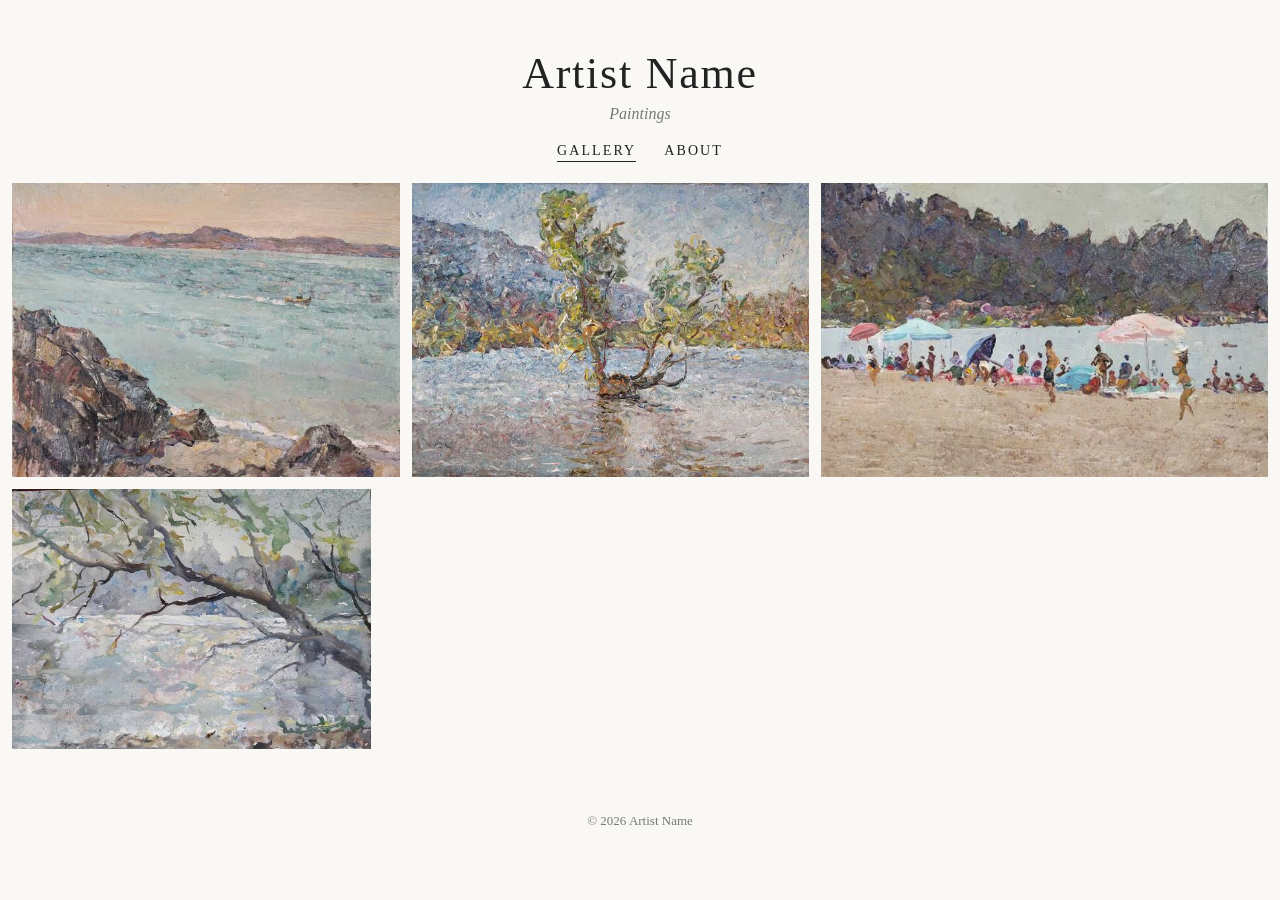
==== index.html @ a6bd1aeb "Initial gallery site and admin app" ====
<!doctype html>
<html lang="en">
<head>
  <meta charset="utf-8">
  <meta name="viewport" content="width=device-width, initial-scale=1, viewport-fit=cover">
  <title>Paintings</title>
  <meta name="description" content="Paintings gallery">
  <link rel="icon" href="favicon.png">
  <link rel="stylesheet" href="assets/style.css">
</head>
<body>
  <header class="site-header">
    <h1 id="artist-name">&nbsp;</h1>
    <p id="tagline" class="tagline"></p>
    <nav>
      <a href="#" data-nav="gallery">Gallery</a>
      <a href="#about" data-nav="about">About</a>
    </nav>
  </header>

  <main>
    <section id="gallery" class="gallery" aria-label="Paintings"></section>
    <section id="about" class="about" hidden>
      <p id="about-text"></p>
      <p id="contact"></p>
    </section>
  </main>

  <div id="viewer" class="viewer" hidden role="dialog" aria-modal="true" aria-labelledby="v-title">
    <button class="v-close" aria-label="Close">&times;</button>
    <button class="v-nav v-prev" aria-label="Previous">&#8249;</button>
    <button class="v-nav v-next" aria-label="Next">&#8250;</button>
    <figure class="v-figure">
      <div class="v-img-wrap"><img id="v-img" alt=""></div>
      <figcaption class="v-info">
        <h2 id="v-title"></h2>
        <p id="v-meta" class="v-meta"></p>
        <p id="v-desc" class="v-desc"></p>
      </figcaption>
    </figure>
  </div>

  <footer class="site-footer"><span id="copy"></span></footer>
  <script src="assets/app.js"></script>
</body>
</html>
---- assets/style.css ----
:root {
  --bg: #faf8f5;
  --fg: #222;
  --muted: #777;
  --accent: #8a5a3b;
  --row-h: 260px;
  --gap: 12px;
  font-family: "Iowan Old Style", "Palatino Linotype", Palatino, Georgia, serif;
}
* { box-sizing: border-box; }
html, body { margin: 0; background: var(--bg); color: var(--fg); }
a { color: var(--accent); }

.site-header { text-align: center; padding: 48px 16px 24px; }
.site-header h1 { margin: 0; font-weight: 400; font-size: clamp(28px, 5vw, 44px); letter-spacing: .04em; }
.tagline { margin: 6px 0 18px; color: var(--muted); font-style: italic; }
.site-header nav a {
  margin: 0 12px; text-decoration: none; color: var(--fg);
  font-size: 14px; letter-spacing: .15em; text-transform: uppercase;
  padding-bottom: 3px; border-bottom: 1px solid transparent;
}
.site-header nav a.active { border-color: var(--fg); }

main { max-width: 1400px; margin: 0 auto; padding: 0 var(--gap) 40px; }

/* Justified rows: each tile grows proportional to its aspect ratio, nothing is cropped. */
.gallery { display: flex; flex-wrap: wrap; gap: var(--gap); }
.gallery::after { content: ""; flex-grow: 1e4; }
.tile {
  position: relative; display: block; cursor: zoom-in; overflow: hidden;
  background: #eee; border: 0; padding: 0;
  flex-grow: var(--ar); flex-basis: calc(var(--ar) * var(--row-h));
}
.tile::before { content: ""; display: block; padding-top: calc(100% / var(--ar)); }
.tile img {
  position: absolute; inset: 0; width: 100%; height: 100%; object-fit: cover;
  transition: transform .4s ease, opacity .4s; opacity: 0;
}
.tile img.loaded { opacity: 1; }
.tile:hover img { transform: scale(1.03); }
.tile .cap {
  position: absolute; left: 0; right: 0; bottom: 0; padding: 24px 12px 10px;
  color: #fff; font-size: 15px; text-align: left;
  background: linear-gradient(transparent, rgba(0,0,0,.55));
  opacity: 0; transition: opacity .3s;
}
.tile:hover .cap, .tile:focus-visible .cap { opacity: 1; }
.tile .badge {
  position: absolute; top: 8px; right: 8px; background: rgba(255,255,255,.9);
  color: var(--fg); font-size: 11px; padding: 3px 7px; letter-spacing: .08em; text-transform: uppercase;
}
@media (max-width: 600px) {
  :root { --row-h: 160px; --gap: 6px; }
  .tile .cap { opacity: 1; font-size: 13px; padding: 16px 8px 6px; }
}

.about { max-width: 680px; margin: 0 auto; font-size: 18px; line-height: 1.7; white-space: pre-line; }

.site-footer { text-align: center; color: var(--muted); font-size: 13px; padding: 24px; }

/* Viewer */
.viewer {
  position: fixed; inset: 0; z-index: 10; background: rgba(20,18,16,.96); color: #eee;
  display: flex; align-items: center; justify-content: center;
}
.viewer[hidden] { display: none; }
.v-figure {
  margin: 0; width: 100%; height: 100%; display: flex; gap: 32px;
  align-items: center; justify-content: center; padding: 56px 72px;
}
.v-img-wrap { flex: 1 1 auto; min-width: 0; height: 100%; display: flex; align-items: center; justify-content: center; }
.v-img-wrap img { max-width: 100%; max-height: 100%; object-fit: contain; box-shadow: 0 10px 40px rgba(0,0,0,.5); }
.v-info { flex: 0 0 300px; }
.v-info h2 { font-weight: 400; margin: 0 0 8px; font-size: 26px; }
.v-meta { color: #aaa; margin: 0 0 16px; line-height: 1.6; }
.v-desc { line-height: 1.6; white-space: pre-line; }
.v-close, .v-nav {
  position: absolute; background: none; border: 0; color: #ddd; cursor: pointer;
  font-size: 44px; line-height: 1; padding: 8px 14px; z-index: 2;
}
.v-close { top: 6px; right: 10px; }
.v-prev { left: 4px; top: 50%; transform: translateY(-50%); }
.v-next { right: 4px; top: 50%; transform: translateY(-50%); }
.v-close:hover, .v-nav:hover { color: #fff; }

@media (max-width: 900px) {
  .v-figure { flex-direction: column; padding: 52px 12px 16px; gap: 12px; overflow-y: auto; justify-content: flex-start; }
  .v-img-wrap { flex: 0 0 auto; height: auto; max-height: 70vh; width: 100%; }
  .v-img-wrap img { max-height: 70vh; }
  .v-info { flex: none; width: 100%; max-width: 600px; padding: 0 8px; }
  .v-nav { top: auto; bottom: 8px; transform: none; font-size: 36px; }
  .v-nav { display: none; }
}
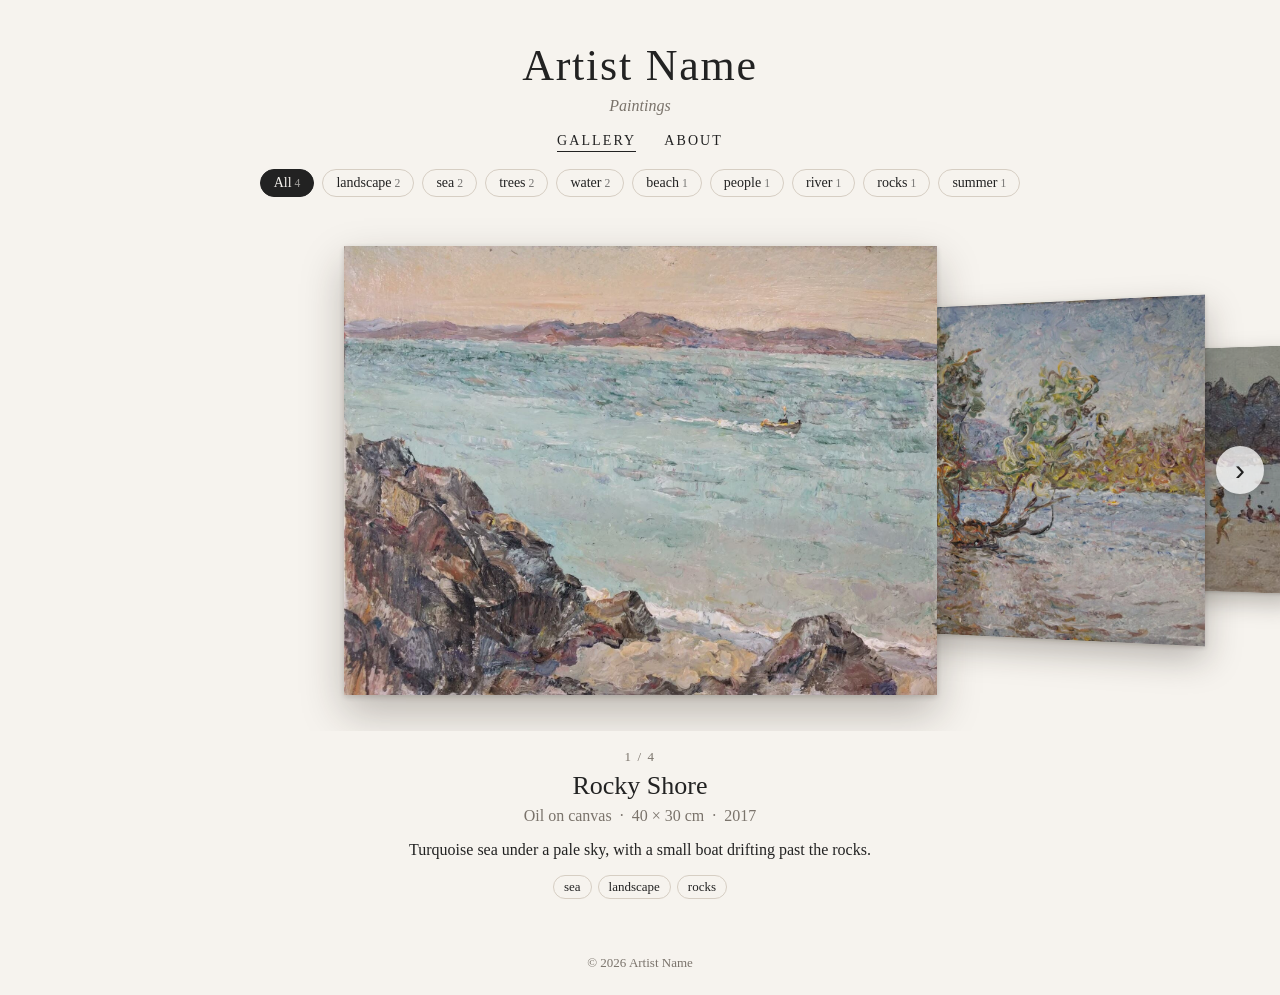
==== commit 54eed7de: "Carousel gallery layout and keyword filter" ====
--- a/index.html
+++ b/index.html
@@ -19,25 +19,36 @@
   </header>
 
   <main>
-    <section id="gallery" class="gallery" aria-label="Paintings"></section>
+    <section id="gallery" aria-label="Paintings">
+      <div id="filters" class="filters" role="group" aria-label="Filter by keyword"></div>
+
+      <div id="stage" class="stage" tabindex="0" aria-roledescription="carousel" aria-label="Paintings carousel">
+        <div id="track" class="track"></div>
+        <button class="c-nav c-prev" aria-label="Previous painting">&#8249;</button>
+        <button class="c-nav c-next" aria-label="Next painting">&#8250;</button>
+      </div>
+
+      <div id="info" class="info" aria-live="polite">
+        <p id="counter" class="counter"></p>
+        <h2 id="i-title"></h2>
+        <p id="i-meta" class="meta"></p>
+        <p id="i-desc" class="desc"></p>
+        <p id="i-tags" class="tags"></p>
+      </div>
+      <p id="empty" class="empty" hidden>No paintings match these keywords. <button class="linkbtn" data-clear>Show all</button></p>
+    </section>
+
     <section id="about" class="about" hidden>
       <p id="about-text"></p>
       <p id="contact"></p>
     </section>
   </main>
 
-  <div id="viewer" class="viewer" hidden role="dialog" aria-modal="true" aria-labelledby="v-title">
+  <div id="viewer" class="viewer" hidden role="dialog" aria-modal="true" aria-label="Full size painting">
     <button class="v-close" aria-label="Close">&times;</button>
     <button class="v-nav v-prev" aria-label="Previous">&#8249;</button>
     <button class="v-nav v-next" aria-label="Next">&#8250;</button>
-    <figure class="v-figure">
-      <div class="v-img-wrap"><img id="v-img" alt=""></div>
-      <figcaption class="v-info">
-        <h2 id="v-title"></h2>
-        <p id="v-meta" class="v-meta"></p>
-        <p id="v-desc" class="v-desc"></p>
-      </figcaption>
-    </figure>
+    <img id="v-img" alt="">
   </div>
 
   <footer class="site-footer"><span id="copy"></span></footer>
--- a/assets/style.css
+++ b/assets/style.css
@@ -1,19 +1,19 @@
 :root {
-  --bg: #faf8f5;
+  --bg: #f6f3ee;
   --fg: #222;
-  --muted: #777;
+  --muted: #7a736b;
   --accent: #8a5a3b;
-  --row-h: 260px;
-  --gap: 12px;
+  --stage-h: min(58vh, 620px);
   font-family: "Iowan Old Style", "Palatino Linotype", Palatino, Georgia, serif;
 }
 * { box-sizing: border-box; }
 html, body { margin: 0; background: var(--bg); color: var(--fg); }
 a { color: var(--accent); }
+[hidden] { display: none !important; }
 
-.site-header { text-align: center; padding: 48px 16px 24px; }
+.site-header { text-align: center; padding: 40px 16px 12px; }
 .site-header h1 { margin: 0; font-weight: 400; font-size: clamp(28px, 5vw, 44px); letter-spacing: .04em; }
-.tagline { margin: 6px 0 18px; color: var(--muted); font-style: italic; }
+.tagline { margin: 6px 0 16px; color: var(--muted); font-style: italic; }
 .site-header nav a {
   margin: 0 12px; text-decoration: none; color: var(--fg);
   font-size: 14px; letter-spacing: .15em; text-transform: uppercase;
@@ -21,73 +21,91 @@
 }
 .site-header nav a.active { border-color: var(--fg); }
 
-main { max-width: 1400px; margin: 0 auto; padding: 0 var(--gap) 40px; }
+main { margin: 0 auto; padding-bottom: 32px; }
 
-/* Justified rows: each tile grows proportional to its aspect ratio, nothing is cropped. */
-.gallery { display: flex; flex-wrap: wrap; gap: var(--gap); }
-.gallery::after { content: ""; flex-grow: 1e4; }
-.tile {
-  position: relative; display: block; cursor: zoom-in; overflow: hidden;
-  background: #eee; border: 0; padding: 0;
-  flex-grow: var(--ar); flex-basis: calc(var(--ar) * var(--row-h));
+/* ---------- Keyword filter ---------- */
+.filters {
+  display: flex; flex-wrap: wrap; justify-content: center; gap: 8px;
+  max-width: 1000px; margin: 8px auto 4px; padding: 0 16px;
 }
-.tile::before { content: ""; display: block; padding-top: calc(100% / var(--ar)); }
-.tile img {
-  position: absolute; inset: 0; width: 100%; height: 100%; object-fit: cover;
-  transition: transform .4s ease, opacity .4s; opacity: 0;
+.filters:empty { display: none; }
+.chip {
+  font: inherit; font-size: 14px; cursor: pointer; color: var(--fg);
+  background: transparent; border: 1px solid #d6cec3; border-radius: 999px; padding: 5px 13px;
+  transition: background .2s, color .2s, border-color .2s;
 }
-.tile img.loaded { opacity: 1; }
-.tile:hover img { transform: scale(1.03); }
-.tile .cap {
-  position: absolute; left: 0; right: 0; bottom: 0; padding: 24px 12px 10px;
-  color: #fff; font-size: 15px; text-align: left;
-  background: linear-gradient(transparent, rgba(0,0,0,.55));
-  opacity: 0; transition: opacity .3s;
+.chip:hover { border-color: var(--fg); }
+.chip[aria-pressed="true"] { background: var(--fg); border-color: var(--fg); color: var(--bg); }
+.chip:disabled { opacity: .35; cursor: default; border-color: #d6cec3; }
+.chip small { color: inherit; opacity: .6; margin-left: 3px; }
+
+/* ---------- Carousel ---------- */
+.stage {
+  position: relative; height: var(--stage-h); margin: 12px 0 0; overflow: hidden;
+  perspective: 1400px; touch-action: pan-y; user-select: none; -webkit-user-select: none; outline: none;
 }
-.tile:hover .cap, .tile:focus-visible .cap { opacity: 1; }
-.tile .badge {
-  position: absolute; top: 8px; right: 8px; background: rgba(255,255,255,.9);
-  color: var(--fg); font-size: 11px; padding: 3px 7px; letter-spacing: .08em; text-transform: uppercase;
+.track { position: absolute; inset: 0; transform-style: preserve-3d; }
+.slide {
+  position: absolute; left: 50%; top: 50%; margin: 0; padding: 0; border: 0; background: #e8e2d9;
+  cursor: pointer; will-change: transform;
+  transition: transform .55s cubic-bezier(.2,.7,.2,1), filter .55s, opacity .55s;
+  box-shadow: 0 18px 40px rgba(40,30,20,.28), 0 2px 6px rgba(40,30,20,.18);
 }
-@media (max-width: 600px) {
-  :root { --row-h: 160px; --gap: 6px; }
-  .tile .cap { opacity: 1; font-size: 13px; padding: 16px 8px 6px; }
+.slide.center { cursor: zoom-in; }
+.dragging .slide { transition: none; }
+.slide img { display: block; width: 100%; height: 100%; object-fit: cover; pointer-events: none; -webkit-user-drag: none; }
+.c-nav {
+  position: absolute; top: 50%; transform: translateY(-50%); z-index: 500;
+  width: 48px; height: 48px; border-radius: 50%; border: 0; cursor: pointer;
+  background: rgba(255,255,255,.75); color: var(--fg); font-size: 30px; line-height: 44px;
+  box-shadow: 0 2px 10px rgba(0,0,0,.15); transition: opacity .2s, background .2s;
+}
+.c-nav:hover { background: #fff; }
+.c-nav:disabled { opacity: 0; pointer-events: none; }
+.c-prev { left: 16px; }
+.c-next { right: 16px; }
+
+/* ---------- Info under the carousel ---------- */
+.info { max-width: 640px; margin: 18px auto 0; padding: 0 20px; text-align: center; transition: opacity .25s; }
+.info.fade { opacity: 0; }
+.counter { margin: 0; color: var(--muted); font-size: 13px; letter-spacing: .12em; }
+.info h2 { font-weight: 400; font-size: 26px; margin: 6px 0 6px; }
+.meta { margin: 0; color: var(--muted); }
+.desc { line-height: 1.6; white-space: pre-line; margin: 12px 0; }
+.tags { display: flex; flex-wrap: wrap; justify-content: center; gap: 6px; margin: 0; }
+.tags .chip { font-size: 13px; padding: 3px 10px; }
+.empty { text-align: center; color: var(--muted); margin: 80px 16px; }
+.linkbtn { font: inherit; background: none; border: 0; color: var(--accent); text-decoration: underline; cursor: pointer; }
+
+@media (max-width: 700px) {
+  :root { --stage-h: min(58vh, 90vw); }
+  .filters { flex-wrap: nowrap; justify-content: flex-start; overflow-x: auto; scrollbar-width: none; padding-bottom: 4px; }
+  .filters::-webkit-scrollbar { display: none; }
+  .filters .chip { flex: none; }
+  .c-nav { display: none; }
+  .site-header { padding-top: 28px; }
+  .info h2 { font-size: 22px; }
 }
 
-.about { max-width: 680px; margin: 0 auto; font-size: 18px; line-height: 1.7; white-space: pre-line; }
-
+.about { max-width: 680px; margin: 24px auto; padding: 0 20px; font-size: 18px; line-height: 1.7; white-space: pre-line; }
 .site-footer { text-align: center; color: var(--muted); font-size: 13px; padding: 24px; }
 
-/* Viewer */
+/* ---------- Full-screen viewer ---------- */
 .viewer {
-  position: fixed; inset: 0; z-index: 10; background: rgba(20,18,16,.96); color: #eee;
-  display: flex; align-items: center; justify-content: center;
+  position: fixed; inset: 0; z-index: 1000; background: rgba(20,18,16,.97);
+  display: flex; align-items: center; justify-content: center; padding: 48px 12px;
 }
-.viewer[hidden] { display: none; }
-.v-figure {
-  margin: 0; width: 100%; height: 100%; display: flex; gap: 32px;
-  align-items: center; justify-content: center; padding: 56px 72px;
-}
-.v-img-wrap { flex: 1 1 auto; min-width: 0; height: 100%; display: flex; align-items: center; justify-content: center; }
-.v-img-wrap img { max-width: 100%; max-height: 100%; object-fit: contain; box-shadow: 0 10px 40px rgba(0,0,0,.5); }
-.v-info { flex: 0 0 300px; }
-.v-info h2 { font-weight: 400; margin: 0 0 8px; font-size: 26px; }
-.v-meta { color: #aaa; margin: 0 0 16px; line-height: 1.6; }
-.v-desc { line-height: 1.6; white-space: pre-line; }
+.viewer img { max-width: 100%; max-height: 100%; object-fit: contain; box-shadow: 0 10px 40px rgba(0,0,0,.5); }
 .v-close, .v-nav {
   position: absolute; background: none; border: 0; color: #ddd; cursor: pointer;
-  font-size: 44px; line-height: 1; padding: 8px 14px; z-index: 2;
+  font-size: 44px; line-height: 1; padding: 8px 14px;
 }
-.v-close { top: 6px; right: 10px; }
+.v-close { top: 4px; right: 8px; }
 .v-prev { left: 4px; top: 50%; transform: translateY(-50%); }
 .v-next { right: 4px; top: 50%; transform: translateY(-50%); }
 .v-close:hover, .v-nav:hover { color: #fff; }
+@media (max-width: 700px) { .v-nav { display: none; } }
 
-@media (max-width: 900px) {
-  .v-figure { flex-direction: column; padding: 52px 12px 16px; gap: 12px; overflow-y: auto; justify-content: flex-start; }
-  .v-img-wrap { flex: 0 0 auto; height: auto; max-height: 70vh; width: 100%; }
-  .v-img-wrap img { max-height: 70vh; }
-  .v-info { flex: none; width: 100%; max-width: 600px; padding: 0 8px; }
-  .v-nav { top: auto; bottom: 8px; transform: none; font-size: 36px; }
-  .v-nav { display: none; }
+@media (prefers-reduced-motion: reduce) {
+  .slide, .info { transition: none; }
 }
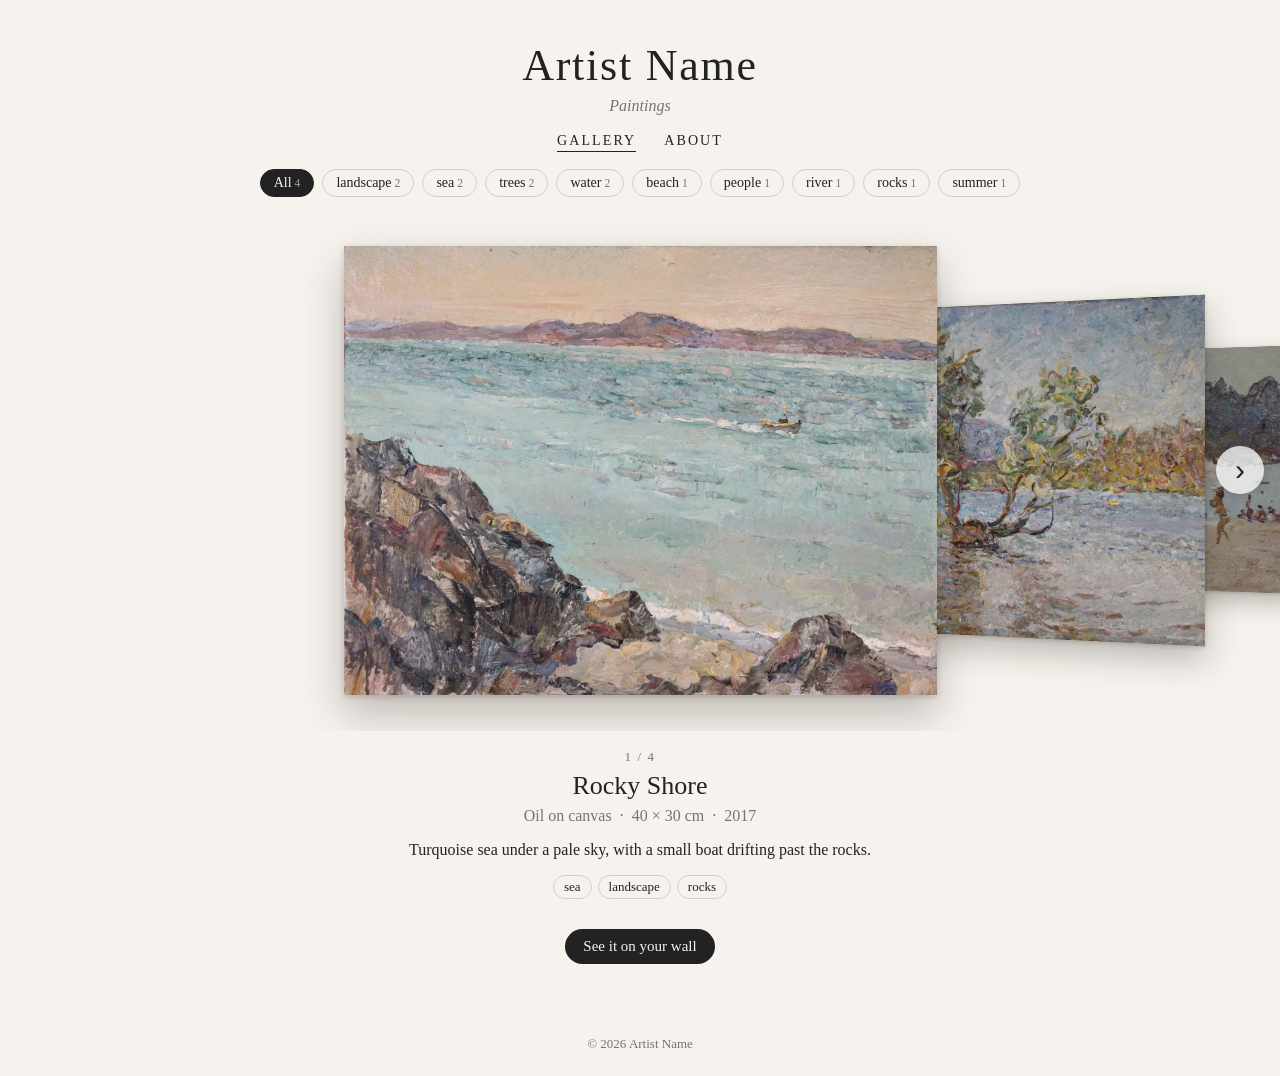
==== commit 39436fc6: "Add 'See it on your wall' room preview (photo stays in the browser)" ====
--- a/index.html
+++ b/index.html
@@ -5,6 +5,8 @@
   <meta name="viewport" content="width=device-width, initial-scale=1, viewport-fit=cover">
   <title>Paintings</title>
   <meta name="description" content="Paintings gallery">
+  <!-- The page may only talk to its own site: visitors' wall photos can never be sent anywhere. -->
+  <meta http-equiv="Content-Security-Policy" content="default-src 'self'; script-src 'self'; style-src 'self'; img-src 'self' blob: data:; connect-src 'self'; object-src 'none'; base-uri 'self'; form-action 'none'">
   <link rel="icon" href="favicon.png">
   <link rel="stylesheet" href="assets/style.css">
 </head>
@@ -34,6 +36,7 @@
         <p id="i-meta" class="meta"></p>
         <p id="i-desc" class="desc"></p>
         <p id="i-tags" class="tags"></p>
+        <p><button id="i-wall" class="wallbtn">See it on your wall</button></p>
       </div>
       <p id="empty" class="empty" hidden>No paintings match these keywords. <button class="linkbtn" data-clear>Show all</button></p>
     </section>
@@ -51,7 +54,48 @@
     <img id="v-img" alt="">
   </div>
 
+  <div id="room" class="room" hidden role="dialog" aria-modal="true" aria-label="See the painting on your wall">
+    <div class="r-bar">
+      <strong id="r-title"></strong>
+      <span class="r-spacer"></span>
+      <button class="r-close" aria-label="Close">&times;</button>
+    </div>
+    <div class="r-canvas-wrap">
+      <canvas id="r-canvas"></canvas>
+      <p id="r-hint" class="r-hint"></p>
+      <form id="r-cal" class="r-cal" hidden>
+        <label>Length of the line you drew
+          <span><input id="r-cal-len" type="number" inputmode="decimal" min="1" step="any" required> cm</span>
+        </label>
+        <button type="submit">Apply</button>
+        <button type="button" data-cal-cancel>Cancel</button>
+      </form>
+    </div>
+    <div class="r-tools">
+      <label class="r-btn">Use my photo<input id="r-file" type="file" accept="image/*" hidden></label>
+      <button class="r-btn" id="r-sample">Sample room</button>
+      <span class="r-group">
+        <button class="r-btn" id="r-prev" aria-label="Previous painting">&#8249;</button>
+        <button class="r-btn" id="r-next" aria-label="Next painting">&#8250;</button>
+      </span>
+      <label class="r-field">Size <input id="r-size" type="range" min="2" max="95" step="0.5"></label>
+      <label class="r-field">Frame
+        <select id="r-frame">
+          <option value="none">None</option>
+          <option value="black">Thin black</option>
+          <option value="wood">Wood</option>
+          <option value="mat">White mat</option>
+        </select>
+      </label>
+      <button class="r-btn" id="r-cal-btn">Set real scale</button>
+      <button class="r-btn" id="r-real" hidden>Real size</button>
+      <button class="r-btn" id="r-save">Save picture</button>
+    </div>
+    <p class="r-privacy">Your photo stays in this browser. It is never uploaded or stored on the website.</p>
+  </div>
+
   <footer class="site-footer"><span id="copy"></span></footer>
   <script src="assets/app.js"></script>
+  <script src="assets/room.js"></script>
 </body>
 </html>
--- a/assets/style.css
+++ b/assets/style.css
@@ -109,3 +109,51 @@
 @media (prefers-reduced-motion: reduce) {
   .slide, .info { transition: none; }
 }
+
+/* ---------- See it on your wall ---------- */
+.wallbtn {
+  font: inherit; font-size: 15px; cursor: pointer; margin-top: 14px; padding: 9px 18px;
+  background: var(--fg); color: var(--bg); border: 0; border-radius: 999px;
+}
+.wallbtn:hover { background: var(--accent); }
+.room {
+  position: fixed; inset: 0; z-index: 1100; background: #1c1a18; color: #eee;
+  display: flex; flex-direction: column; font-family: system-ui, -apple-system, "Segoe UI", Roboto, sans-serif;
+}
+.r-bar { display: flex; align-items: center; padding: calc(6px + env(safe-area-inset-top)) 8px 6px 16px; }
+.r-bar strong { font-weight: 500; white-space: nowrap; overflow: hidden; text-overflow: ellipsis; }
+.r-spacer { flex: 1; }
+.r-close { background: none; border: 0; color: #ddd; font-size: 36px; line-height: 1; cursor: pointer; padding: 0 8px; }
+.r-canvas-wrap { position: relative; flex: 1; min-height: 0; }
+.r-canvas-wrap canvas { position: absolute; inset: 0; touch-action: none; cursor: grab; }
+.r-canvas-wrap canvas:active { cursor: grabbing; }
+.r-hint {
+  position: absolute; left: 50%; top: 10px; transform: translateX(-50%); margin: 0; pointer-events: none;
+  background: rgba(0,0,0,.6); padding: 6px 12px; border-radius: 6px; font-size: 13px; max-width: 92%; text-align: center;
+}
+.r-hint:empty { display: none; }
+.r-cal {
+  position: absolute; left: 50%; bottom: 14px; transform: translateX(-50%);
+  background: #fff; color: #222; border-radius: 10px; padding: 12px; display: flex; gap: 8px; align-items: flex-end;
+  box-shadow: 0 6px 24px rgba(0,0,0,.4);
+}
+.r-cal label { display: flex; flex-direction: column; font-size: 12px; gap: 4px; }
+.r-cal input { width: 90px; font-size: 16px; padding: 6px; }
+.r-cal button { font: inherit; padding: 7px 12px; border-radius: 6px; border: 1px solid #ccc; background: #fff; cursor: pointer; }
+.r-cal button[type="submit"] { background: #222; color: #fff; border-color: #222; }
+.r-tools {
+  display: flex; flex-wrap: wrap; gap: 8px; align-items: center; justify-content: center; padding: 10px 10px 4px;
+}
+.r-btn, .r-tools select {
+  font: inherit; font-size: 14px; color: #eee; background: #34302c; border: 1px solid #4a4540;
+  border-radius: 8px; padding: 8px 12px; cursor: pointer;
+}
+.r-btn:hover { background: #45403a; }
+.r-group { display: inline-flex; gap: 4px; }
+.r-field { display: inline-flex; align-items: center; gap: 6px; font-size: 14px; }
+.r-field input[type="range"] { width: 130px; }
+.r-privacy { margin: 0; padding: 4px 12px calc(10px + env(safe-area-inset-bottom)); text-align: center; font-size: 12px; color: #9a948c; }
+@media (max-width: 700px) {
+  .r-tools { flex-wrap: nowrap; overflow-x: auto; justify-content: flex-start; scrollbar-width: none; }
+  .r-tools > * { flex: none; }
+}
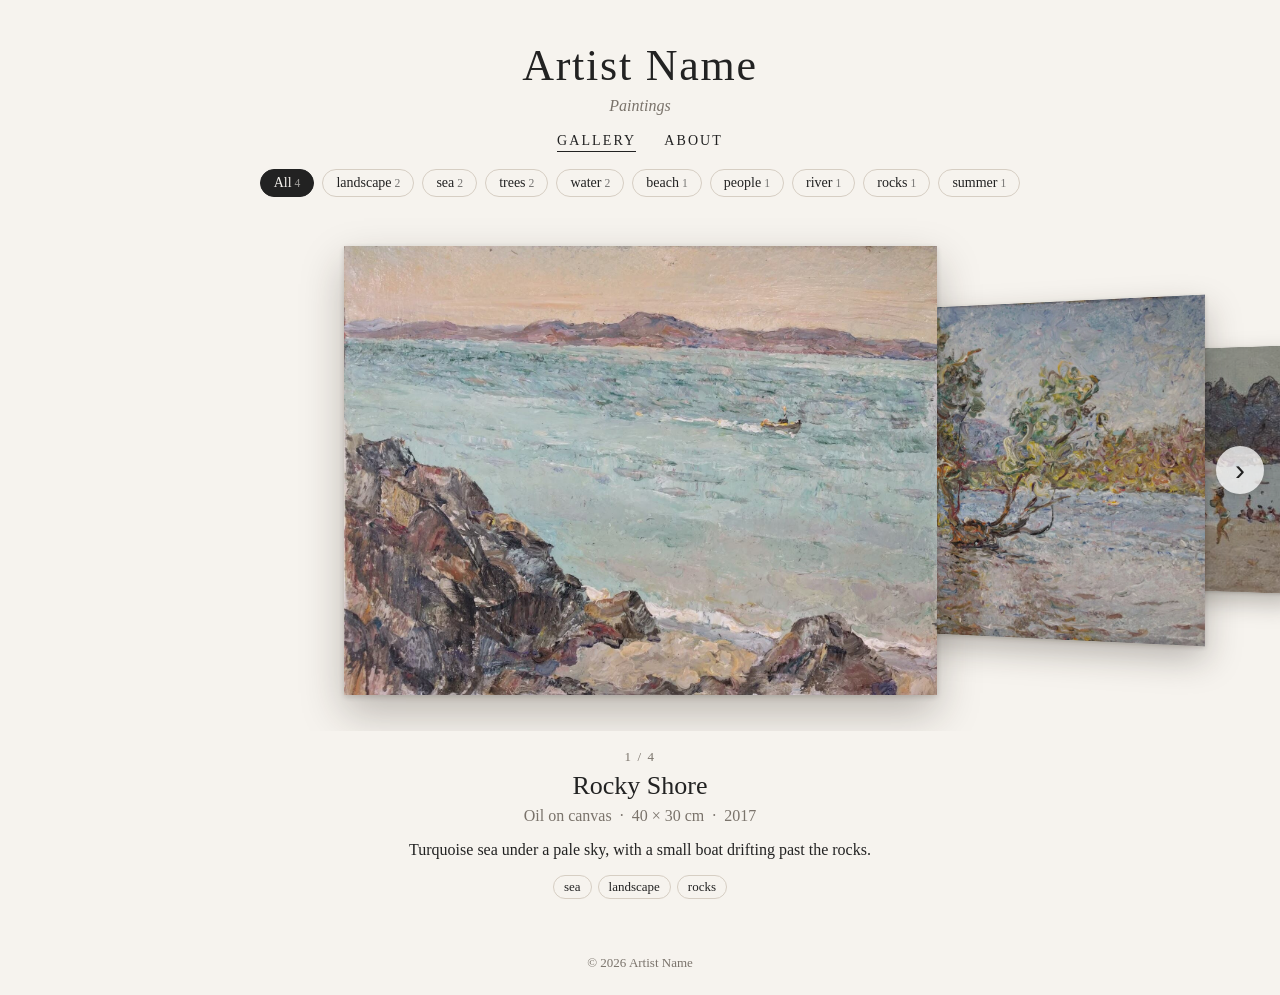
==== commit 724e91e3: "Move 'See it on your wall' button onto the full-screen image" ====
--- a/index.html
+++ b/index.html
@@ -36,7 +36,6 @@
         <p id="i-meta" class="meta"></p>
         <p id="i-desc" class="desc"></p>
         <p id="i-tags" class="tags"></p>
-        <p><button id="i-wall" class="wallbtn">See it on your wall</button></p>
       </div>
       <p id="empty" class="empty" hidden>No paintings match these keywords. <button class="linkbtn" data-clear>Show all</button></p>
     </section>
@@ -51,7 +50,10 @@
     <button class="v-close" aria-label="Close">&times;</button>
     <button class="v-nav v-prev" aria-label="Previous">&#8249;</button>
     <button class="v-nav v-next" aria-label="Next">&#8250;</button>
-    <img id="v-img" alt="">
+    <div class="v-frame">
+      <img id="v-img" alt="">
+      <button id="v-wall" class="wallbtn">See it on your wall</button>
+    </div>
   </div>
 
   <div id="room" class="room" hidden role="dialog" aria-modal="true" aria-label="See the painting on your wall">
--- a/assets/style.css
+++ b/assets/style.css
@@ -95,7 +95,14 @@
   position: fixed; inset: 0; z-index: 1000; background: rgba(20,18,16,.97);
   display: flex; align-items: center; justify-content: center; padding: 48px 12px;
 }
-.viewer img { max-width: 100%; max-height: 100%; object-fit: contain; box-shadow: 0 10px 40px rgba(0,0,0,.5); }
+.v-frame { position: relative; display: flex; max-width: 100%; max-height: 100%; }
+.viewer img { display: block; max-width: 100%; max-height: calc(100vh - 96px); object-fit: contain; box-shadow: 0 10px 40px rgba(0,0,0,.5); }
+.v-frame .wallbtn {
+  position: absolute; right: 14px; bottom: 14px; margin: 0;
+  background: rgba(255,255,255,.88); color: #222; box-shadow: 0 2px 12px rgba(0,0,0,.35);
+  backdrop-filter: blur(4px); -webkit-backdrop-filter: blur(4px);
+}
+.v-frame .wallbtn:hover { background: #fff; color: var(--accent); }
 .v-close, .v-nav {
   position: absolute; background: none; border: 0; color: #ddd; cursor: pointer;
   font-size: 44px; line-height: 1; padding: 8px 14px;
@@ -112,7 +119,7 @@
 
 /* ---------- See it on your wall ---------- */
 .wallbtn {
-  font: inherit; font-size: 15px; cursor: pointer; margin-top: 14px; padding: 9px 18px;
+  font: inherit; font-size: 15px; cursor: pointer; padding: 9px 18px;
   background: var(--fg); color: var(--bg); border: 0; border-radius: 999px;
 }
 .wallbtn:hover { background: var(--accent); }
